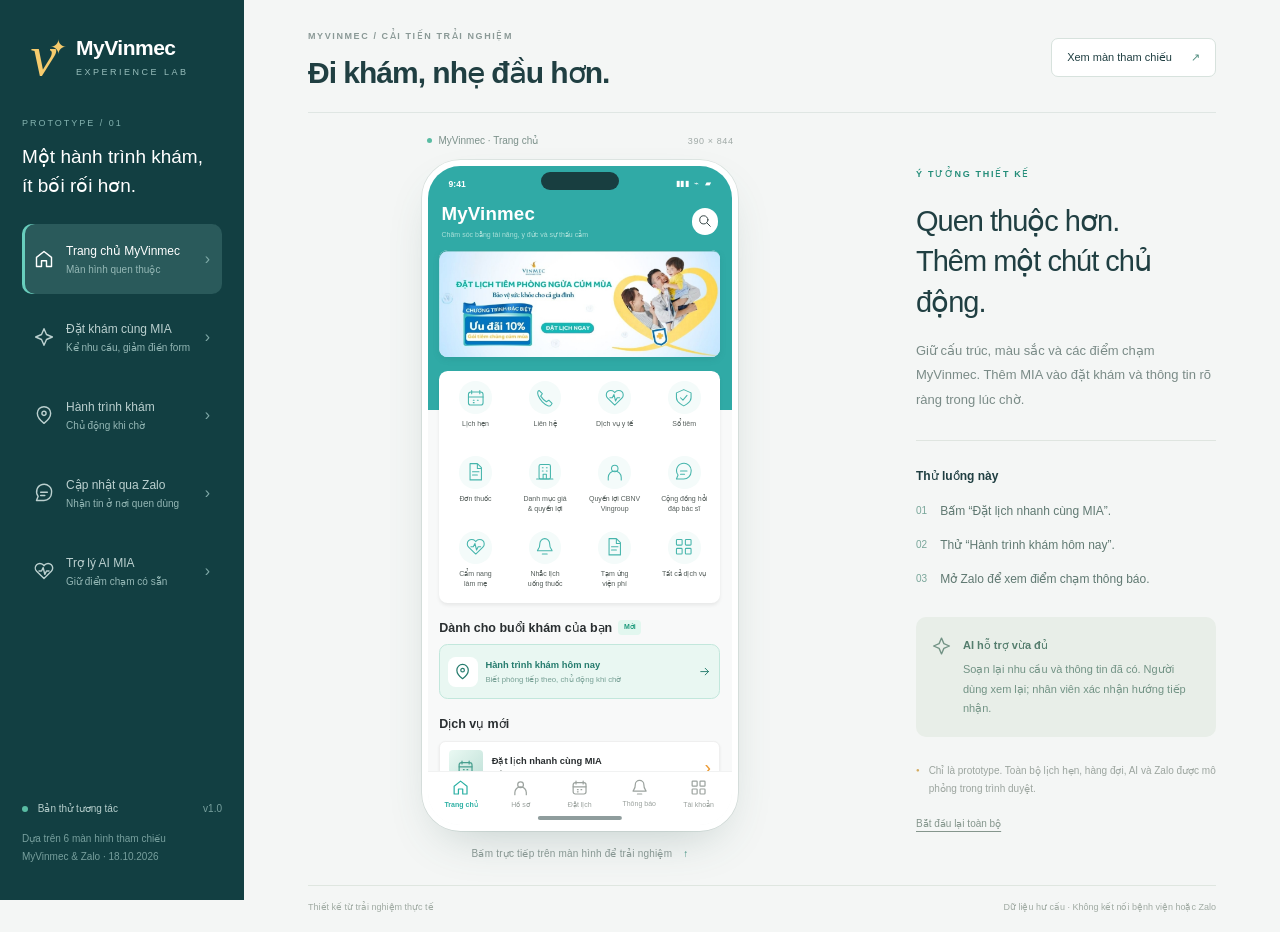
==== 05-prototype/prototype.html @ 3cbcc363 "Complete onboarding personas, journey maps and prototype" ====
<!doctype html>
<html lang="vi">
<head>
  <meta charset="UTF-8">
  <meta name="viewport" content="width=device-width, initial-scale=1">
  <meta name="theme-color" content="#32aaa7">
  <title>MyVinmec · Hành trình khám chủ động</title>
  <style>
:root{font-family:Arial,"Segoe UI",sans-serif;color:#203f42;background:#f4f6f5;font-synthesis:none;--teal:#30aaa6;--teal-dark:#177e7a;--ink:#203f42;--muted:#7b8a8c;--line:#e6eceb}
*{box-sizing:border-box}body{margin:0}button,input,textarea,select{font:inherit}button,a,input,textarea,select{-webkit-tap-highlight-color:transparent}button{cursor:pointer}button{border:0;background:none;color:inherit}button:disabled{opacity:.4;cursor:not-allowed}button:focus-visible,a:focus-visible{outline:3px solid #edb94e;outline-offset:3px}input:focus,textarea:focus,select:focus{outline:2px solid #30aaa6;outline-offset:2px}a{color:inherit}h1,h2,h3,p{margin:0}button .icon{flex-shrink:0}.icon{width:22px;height:22px;vertical-align:middle;flex-shrink:0}.sidebar{width:244px;background:#123f42;position:fixed;inset:0 auto 0 0;color:#fff;padding:34px 22px;display:flex;flex-direction:column;overflow:auto}.brand{display:flex;gap:12px;align-items:center;text-decoration:none;font-size:21px;font-weight:700;letter-spacing:-.5px}.brand small{display:block;font-size:9px;font-weight:400;letter-spacing:2.5px;color:#97bdbb;margin-top:7px}.brand-mark{width:42px;height:44px;display:inline-flex;align-items:center;justify-content:center;color:#f6cb6d;font:italic 58px Georgia;position:relative;line-height:1}.brand-mark span{font:20px Arial;position:absolute;right:-2px;top:1px}.rail-label{font-size:9px;letter-spacing:2px;color:#83b2af;margin-top:65px}.sidebar h2{font-size:19px;line-height:1.5;font-weight:500;margin:15px 0 32px}.sidebar nav{display:flex;gap:8px;flex-direction:column}.sidebar nav button{padding:14px 12px;text-align:left;display:flex;gap:12px;align-items:center;border-radius:10px;color:#bbd0cf;min-height:70px}.sidebar nav button.active{background:#2a5a5b;color:#fff;box-shadow:inset 3px 0 #68cebd}.sidebar nav button:hover{background:#285658}.sidebar nav button .icon{width:20px}.sidebar nav b{font-size:12px;line-height:1.4;font-weight:500;display:block}.sidebar nav small{font-size:10px;color:#94b7b5;display:block;margin-top:5px}.nav-arrow{margin-left:auto;color:#7fa9a7}.rail-bottom{margin-top:auto;padding-top:58px;color:#b6cecc;font-size:10px;line-height:1.8}.rail-bottom>span:last-of-type{float:right;color:#779f9d}.rail-bottom p{font-size:10px;margin-top:12px;color:#779f9d;line-height:1.8}.live-dot{display:inline-block;width:6px;height:6px;border-radius:50%;background:#59bca3;margin-right:7px;vertical-align:middle}.workspace{margin-left:244px;padding:35px 5vw 20px;min-height:100vh;max-width:1760px}.workspace-header{display:flex;justify-content:space-between;align-items:center;gap:20px;padding-bottom:32px;border-bottom:1px solid #dfe6e3}.eyebrow{font-size:9px;letter-spacing:1.6px;font-weight:700;color:#8a9996}h1{font-size:30px;letter-spacing:-1px;margin-top:12px;font-weight:600}.reference-button{font-size:11px;border:1px solid #d7e2dd;background:#fff;border-radius:7px;padding:12px 15px;white-space:nowrap}.reference-button span{margin-left:16px;color:#508d7f}.workspace-grid{display:grid;grid-template-columns:minmax(390px,1fr) 300px;gap:5vw;max-width:1010px;margin:30px auto 0;align-items:center}.preview-area{width:100%;max-width:410px;justify-self:center}.preview-label{font-size:10px;display:flex;align-items:center;color:#7c918b;margin:0 5px 14px}.preview-label .live-dot{width:5px;height:5px}.preview-size{margin-left:auto;font-size:9px;letter-spacing:.6px;color:#a0aaa7}.phone{width:406px;height:860px;border:8px solid #fff;border-radius:49px;overflow:hidden;position:relative;background:#fff;box-shadow:0 25px 65px -28px #3d625d55,0 0 0 1px #d9e1de;isolation:isolate}.phone-status{height:38px;background:#fff;display:flex;align-items:center;justify-content:space-between;padding:7px 27px 0;font-size:11px;color:#20373d;position:relative;z-index:2}.island{position:absolute;top:8px;left:50%;transform:translateX(-50%);width:100px;height:23px;border-radius:20px;background:#183e40}.phone-status>span{font-size:10px;letter-spacing:.5px}.phone:has(.home-screen) .phone-status{background:var(--teal);color:#fff}.phone.is-zalo .phone-status{background:linear-gradient(90deg,#2782fa,#04b8ec);color:#fff}.home-indicator{height:5px;width:108px;border-radius:8px;background:#213d3c;position:absolute;bottom:6px;left:50%;transform:translateX(-50%);opacity:.5;z-index:4;pointer-events:none}.app{height:calc(100% - 38px);overflow:hidden;color:#292e30;font-family:Arial,"Segoe UI",sans-serif;font-size:14px}.screen{height:100%;display:flex;flex-direction:column;background:#fff}.screen-scroll{overflow:auto;flex:1;min-height:0;scrollbar-width:none;overscroll-behavior:contain}.screen-scroll::-webkit-scrollbar{display:none}.padded{padding:20px}.app-header{display:flex;align-items:center;justify-content:space-between;min-height:59px;border-bottom:1px solid #f0f1f1;background:#fff;flex-shrink:0;padding:0 13px;gap:4px}.app-header h2{font-size:17px;text-align:center;font-weight:700;letter-spacing:-.3px}.header-space{width:36px}.icon-button{height:38px;min-width:36px;display:inline-flex;align-items:center;justify-content:center;border-radius:50%;padding:6px}.icon-button:hover{background:#00000008}.primary,.secondary,.danger-button{display:flex;align-items:center;justify-content:center;gap:10px;width:100%;padding:16px 14px;border-radius:10px;font-size:14px;font-weight:700;line-height:1.35}.primary{color:#fff;background:#30aaa6}.primary:hover{background:#248e8c}.primary .icon{width:18px;height:18px}.secondary{border:1px solid #c1dfd9;color:#178b85;background:#f3faf8;margin-top:10px}.danger-button{background:#c94040;color:#fff;margin-top:22px}.text-button{font-weight:600;color:#188f89;padding:9px 0;font-size:12px;display:inline-flex;gap:7px;align-items:center}.text-button .icon{height:16px;width:16px}.full{width:100%;justify-content:center}.app-footer{padding:12px 20px 23px;background:#fff;border-top:1px solid #edf1ef;flex-shrink:0}.app-footer .text-button{padding-bottom:0}.preview-hint{font-size:10px;color:#8b9995;text-align:center;margin-top:17px;letter-spacing:.2px}.preview-hint span{margin-left:8px;color:#398d7c}.context-panel{align-self:center;padding-bottom:35px}.concept-label{font-size:9px;font-weight:bold;letter-spacing:1.7px;color:#248d79}.context-panel h2{font-size:29px;line-height:1.4;letter-spacing:-1px;margin-top:20px;font-weight:500}.context-description{font-size:13px;line-height:1.85;margin-top:17px;color:#7a8b87}.context-divider{height:1px;background:#dfe5e0;margin:28px 0}.context-panel h3{font-size:12px;font-weight:600}.walkthrough{list-style:none;padding:0;margin:18px 0 27px;counter-reset:step}.walkthrough li{counter-increment:step;font-size:12px;color:#607972;line-height:1.7;display:flex;gap:13px;margin-bottom:14px;align-items:flex-start}.walkthrough li:before{content:counter(step,decimal-leading-zero);font-size:10px;color:#79a69a;line-height:2;flex-shrink:0}.design-note{display:flex;padding:18px 16px;background:#e8eee8;border-radius:10px;gap:12px;color:#729385}.design-note .icon{width:19px}.design-note b{font-size:11px;color:#547d6d}.design-note p{font-size:11px;line-height:1.8;margin-top:7px}.context-footnote{display:flex;gap:9px;color:#9ca59f;margin-top:25px}.context-footnote>span{font-size:6px;margin-top:5px;color:#d4ac62}.context-footnote p{font-size:10px;line-height:1.8}.reset-link{font-size:10px;text-decoration:underline;text-underline-offset:4px;color:#85968d;padding:20px 0 0}.simulation-box{padding:16px;background:#e8eee8;border:1px solid #dce5dc;border-radius:10px}.simulation-box p{font-size:11px;color:#668174;margin:10px 0}.simulation-button{width:100%;padding:10px 0;border-top:1px solid #d7e0d6;color:#597b6a;text-align:left;font-size:10px}.simulation-button:hover{text-decoration:underline}.workspace-footer{max-width:1010px;margin:26px auto 0;border-top:1px solid #dfe6e0;padding-top:16px;display:flex;justify-content:space-between;color:#a0aba3;font-size:9px;gap:12px}.muted{color:#7b8584;line-height:1.65;font-size:13px}.small{font-size:12px}.center{text-align:center}.teal{color:var(--teal-dark)}.large-title{font-size:24px;line-height:1.4;letter-spacing:-.5px;margin:12px 0 14px;color:#203f42}.tag{display:inline-flex;align-items:center;border-radius:5px;font-size:9px;font-weight:600;background:#e2f7ef;color:#1c9a7b;padding:4px 7px;vertical-align:middle;line-height:1.25;white-space:nowrap}.tag.neutral{background:#f1f3f2;color:#8a9390}.tag.amber{background:#fff3d7;color:#a47522;font-size:11px;padding:8px 12px;margin-top:14px}.notice{margin:16px 0;display:flex;gap:10px;background:#f4f7f5;border-radius:8px;padding:13px 12px;color:#74837c;font-size:11px;line-height:1.65}.notice>.icon{width:18px;height:18px;color:#73998b;margin-top:2px}.notice.success{background:#edf8f2;color:#388763}.input-note{font-size:10px;color:#9a9f9c;line-height:1.65;margin:11px 0 15px}.home-screen{background:#f8f9f9}.home-top{background:var(--teal);color:white;padding:10px 18px 14px;display:flex;align-items:center;justify-content:space-between}.home-top h2{font-size:24px;letter-spacing:.2px}.home-top p{font-size:9px;color:#a9e0d9;margin-top:6px}.round-white{width:34px;height:34px;background:white;color:#394848;border-radius:50%;display:flex;align-items:center;justify-content:center}.round-white .icon{width:18px;height:18px}.home-content{padding:0 15px 20px;background:linear-gradient(var(--teal) 0 205px,#f8f9f9 205px)}.promo{height:137px;position:relative;overflow:hidden;border-radius:11px;background:#e9faff;box-shadow:0 3px 8px #246f7530;margin-bottom:18px}.promo img{position:absolute;width:108%;left:-4%;top:-104px;max-width:none}.services-grid{background:#fff;display:grid;grid-template-columns:repeat(4,1fr);border-radius:11px;box-shadow:0 3px 5px #00000012;padding:7px 2px 12px;row-gap:10px}.service{padding:6px 1px;display:flex;flex-direction:column;align-items:center;gap:7px;min-width:0}.service>span{height:42px;width:42px;display:grid;place-items:center;background:#f4fbfa;border-radius:50%;color:#46b5ac}.service .icon{width:25px;height:25px;stroke-width:1.3}.service small{font-size:9px;line-height:1.4;color:#565f5c;min-height:25px}.home-content h3{font-size:16px;margin:22px 0 12px;font-weight:700;display:flex;gap:8px;align-items:center}.journey-entry{background:#e9f7f2;border:1px solid #c2e7dc;border-radius:11px;width:100%;padding:15px 10px;display:flex;align-items:center;gap:10px;text-align:left;color:#257b6d}.entry-icon{display:grid;place-items:center;width:38px;height:38px;flex-shrink:0;background:white;border-radius:10px}.journey-entry b{font-size:12px}.journey-entry p{font-size:10px;line-height:1.5;color:#77a095;margin-top:5px}.journey-entry>.icon{margin-left:auto;width:17px}.service-row{display:flex;align-items:center;gap:11px;text-align:left;background:white;width:100%;box-shadow:0 2px 4px #00000012;border:1px solid #efefef;border-radius:8px;padding:11px;margin-bottom:8px;min-height:63px}.row-art{display:grid;place-items:center;width:44px;height:44px;border-radius:5px;background:linear-gradient(135deg,#eaf9f3,#bddfd6);color:#489f8f}.row-art.blue{background:linear-gradient(135deg,#edf4ff,#bdd8ef);color:#6c9dbb}.service-row b{font-size:12px;line-height:1.4}.service-row p{font-size:10px;color:#a4aaa7;margin-top:5px}.service-row>span:last-child{margin-left:auto}.orange{color:#ec9a34;font-size:25px}.news-item{display:flex;gap:12px;font-size:12px;line-height:1.5}.news-art{display:grid;place-items:center;flex-shrink:0;width:83px;height:57px;background:#cce8e5;border-radius:7px;color:#fff}.news-art .icon{width:40px;height:40px}.news-item p{font-size:10px;color:#a4aaa8;margin-top:6px}.bottom-nav{display:flex;flex-shrink:0;justify-content:space-around;padding:9px 5px 20px;border-top:1px solid #f1f2f2;background:white}.bottom-nav button{font-size:9px;display:flex;flex-direction:column;align-items:center;gap:5px;min-width:58px;color:#9ba29e;padding:0 2px}.bottom-nav .icon{width:22px;height:22px}.bottom-nav button.selected{color:#2aafa3;font-weight:600}.segmented{display:flex;gap:5px;padding:4px;background:#f3f5f4;border-radius:10px;margin-bottom:24px}.segmented button{flex:1;font-size:11px;padding:10px 8px;border-radius:7px;color:#8c9691}.segmented button.active{background:white;color:#299d92;box-shadow:0 2px 5px #234c3920;font-weight:600}.step-label{font-size:9px;font-weight:bold;letter-spacing:1.4px;color:#39a69a;display:flex;justify-content:space-between;margin:6px 0 20px}.step-label span{color:#a0aaa4;font-size:9px;letter-spacing:0;font-weight:400}.section-title{font-size:17px;margin:0 0 15px}.people{display:flex;align-items:start;gap:24px;margin:17px 0 20px}.person{padding:0;display:flex;align-items:center;flex-direction:column;gap:5px;font-size:11px;position:relative}.person>span{width:52px;height:52px;background:#e7f1f9;border-radius:50%;color:#7c9da9;display:grid;place-items:center;position:relative;border:2px solid transparent}.person>span.mother{background:#f7eee8;color:#c6a184}.person .icon{width:30px;height:30px}.person.active>span{border-color:#29b5a3}.person i{width:18px;height:18px;position:absolute;right:-4px;top:-2px;background:#22bd9c;color:white;border-radius:50%;font-size:11px;font-style:normal;display:grid;place-items:center}.person b{font-weight:500}.person small{font-size:9px;color:#a0a6a3}.add-person>span{border:1px dashed #aacac0;color:#64a798;background:white}.add-person b{margin-top:1px;color:#83a095}.profile-summary{display:flex;align-items:center;gap:10px;padding:13px 12px;background:#f5f9f7;border-radius:8px;font-size:11px;color:#5d8374}.profile-summary>.icon{width:17px;height:17px}.profile-summary small{display:block;color:#99aaa0;font-size:9px;margin-top:5px}.mia-intro{display:flex;gap:10px;margin:27px 0 22px;align-items:flex-start}.ai-orb{width:33px;height:33px;display:grid;place-items:center;background:linear-gradient(135deg,#e4f9ef,#d8f0ed);color:#41b69f;border-radius:10px;flex-shrink:0}.ai-orb .icon{width:20px}.mia-intro b{font-size:13px;color:#32645b}.mia-intro p{font-size:11px;line-height:1.7;color:#8c9992;margin-top:6px}.field-label{display:block;font-size:12px;font-weight:600;margin:20px 0 10px;color:#475a52}.field-label .tag{float:right;font-weight:400}.required{color:#e96565;margin-left:2px}textarea,.text-input,select{width:100%;border:1px solid #e0e8e3;background:#fafcfb;border-radius:10px;padding:14px;font-size:13px;color:#394f43;line-height:1.6;resize:vertical;min-height:48px}textarea{min-height:107px;max-height:200px}textarea::placeholder,input::placeholder{color:#a6afaa}.suggestion-chips{display:flex;gap:7px;flex-wrap:wrap;margin:10px 0}.chip{border:1px solid #e3ebe7;background:#fff;border-radius:20px;color:#7e9488;padding:8px 10px;font-size:10px}.chip:hover{background:#f2faf6}.safety-link{font-size:10px;color:#9ca39e;text-align:center;margin-top:22px}.safety-link .text-button{font-size:10px;margin-left:3px}.danger-text{color:#bc5c53!important}.original-heading{border-left:4px solid #f3b737;padding-left:7px;font-size:18px;margin:25px 0 14px}.line-field{display:flex;align-items:center;gap:12px;border-bottom:1px solid #d1d7d2;margin:12px 0;padding:7px}.line-field .icon{width:20px;color:#555f57}.line-field input{width:100%;border:0;background:none;font-size:14px;padding:6px}.gender button{font-size:14px;padding:13px}.gender button.active{background:var(--teal);color:white}.checkbox{display:flex;align-items:flex-start;gap:9px;font-size:12px;line-height:1.6;color:#6c756e;margin:15px 0}.checkbox input{accent-color:var(--teal);width:17px;height:17px;margin:2px 0;flex-shrink:0}.filled-field{background:#f3f5f4;padding:17px 12px;border-radius:8px;font-size:12px;display:flex;align-items:center;gap:10px}.method-grid{display:flex;gap:6px}.method-grid button{width:33.33%;font-size:10px;line-height:1.3;padding:13px 6px;background:#f4f5f4;border-radius:8px;color:#959f97}.method-grid button.active{border:1px solid #9ed9cc;color:#36aa9c;background:#f3fcf9}.ai-heading{display:flex;align-items:center;gap:8px;color:#48a68e;font-size:10px;letter-spacing:.4px;font-weight:600}.ai-heading .icon{width:17px;height:17px}.info-card{border:1px solid #e4eae6;border-radius:10px;padding:16px;margin:18px 0;background:#fff}.card-title{display:flex;align-items:center;gap:7px;font-size:10px;color:#92a197;margin-bottom:12px}.card-title .icon{width:15px;height:15px}.card-title .text-button{padding:0;margin-left:auto;font-size:10px}.info-card>b{font-size:13px;line-height:1.6;color:#3c5b4e}.info-card p{font-size:11px;line-height:1.75;color:#8b9990;margin-top:7px}.info-card small{font-size:10px;color:#70a191;display:block;margin-top:9px}.info-card h3{font-size:14px;color:#415f50;line-height:1.5}.suggested-service{background:#f1f9f4;border-color:#d6e8dd}.suggested-service .card-title{color:#59a58b}.date-options{display:grid;grid-template-columns:repeat(3,1fr);gap:8px}.date-options>button{background:#f6f8f6;border:1px solid transparent;border-radius:9px;padding:12px 5px;display:flex;flex-direction:column;align-items:center;gap:7px;color:#9ca79e}.date-options button small{font-size:10px}.date-options button b{font-size:22px;font-weight:500}.date-options button span{font-size:10px}.date-options button.selected{border-color:#50b3a0;background:#edf9f3;color:#349e85}.other-date{grid-column:span 3;display:flex;gap:10px;align-items:center;font-size:10px;color:#8b9e92;padding:7px 0}.other-date input{margin-left:auto;border:1px solid #e2e9e4;color:#7a9284;border-radius:5px;padding:5px;background:#fff;font-size:11px}.time-options{display:flex;gap:10px}.time-options button{flex:1;padding:10px;border:1px solid #e8ece8;border-radius:7px;font-size:12px;color:#97a398}.time-options button.selected{background:#f1faf5;color:#3c9e84;border-color:#5db49e}.success-symbol{display:grid;place-items:center;width:68px;height:68px;border-radius:50%;background:#e9f7f0;color:#3eb79d;margin:14px auto 22px;box-shadow:0 0 0 12px #f6fbf7}.success-symbol .icon{width:32px;height:32px}.ticket{border:1px solid #e0e7df;border-radius:13px;padding:20px;margin:24px 0;background:linear-gradient(135deg,#fff,#f9fcf8)}.ticket-head{font-size:9px;color:#9faa9f;display:flex;justify-content:space-between;letter-spacing:1px}.ticket-head b{color:#7e9b88}.ticket h3{font-size:20px;margin:20px 0 15px}.ticket p{font-size:12px;line-height:1.6;margin-top:12px;color:#7c8f7f}.ticket p .icon{width:15px;height:15px;margin-right:7px}.ticket-divider{border-top:1px dashed #d5dfd2;margin:20px -20px 16px}.ticket small{font-size:9px;color:#98a995}.link-prompt,.zalo-inline{display:flex;align-items:center;gap:12px;margin:18px 0;text-align:left}.link-prompt b,.zalo-inline b{font-size:12px;font-weight:600}.link-prompt p,.zalo-inline p{font-size:10px;color:#92a195;margin-top:6px}.zalo-logo{display:inline-flex;flex-shrink:0;align-items:center;justify-content:center;width:39px;height:39px;color:#fff;border-radius:11px;background:linear-gradient(135deg,#1187ff,#00aff5);font-size:12px;font-weight:bold;letter-spacing:-1px}.zalo-logo.big{width:65px;height:65px;font-size:20px;border-radius:17px}.mia-screen{background:#f6f6f6}.mia-screen .app-header{background:#f6f6f6;border:0}.mia-screen .app-header .icon-button{background:white;box-shadow:0 2px 5px #00000008}.mia-screen .app-header h2{font-size:17px}.mia-art{width:115px;height:129px;overflow:hidden;position:relative;margin:8px auto 14px}.mia-art img{position:absolute;max-width:none;width:390px;left:-137px;top:-92px}.mia-greeting{text-align:center;font-size:23px;line-height:1.5;margin:15px 0 28px;color:#232724}.mia-grid{display:grid;grid-template-columns:1fr 1fr;gap:14px}.mia-tile{background:white;border-radius:19px;padding:21px 15px 19px;box-shadow:0 3px 5px #00000003;text-align:left;min-height:185px}.mia-tile-icon{display:grid;place-items:center;width:44px;height:44px;color:white;border-radius:50%;margin:0 0 20px 3px;box-shadow:0 0 10px currentColor}.mia-tile-icon.blue{background:#398cf8;color:#d4e7ff}.mia-tile-icon.coral{background:#ff5e6a;color:#ffe1e1}.mia-tile-icon.mint{background:#2bb9ac;color:#d1f5ed}.mia-tile-icon.orange{background:#ffa640;color:#ffe9d0}.mia-tile-icon .icon{color:white;width:24px;height:24px}.mia-tile>b{display:block;font-size:16px;line-height:1.4;color:#2f322e}.mia-tile>p{font-size:12px;color:#b0b3ad;line-height:1.6;margin-top:7px}.mia-composer{margin:12px 15px 24px;padding:15px;background:white;border:1px solid #eceeeb;border-radius:25px;color:#a3aaa1;flex-shrink:0}.composer-prompt{font-size:14px;color:#afb4ac;text-align:left;padding:0 0 15px;width:100%}.mia-composer>div{display:flex;gap:8px;align-items:center}.mia-composer .icon-button{background:#f0f1ef;width:35px;height:35px;color:#202620}.mia-composer .text-button{font-size:13px;color:#282e28;margin-left:7px}.mia-composer p{font-size:11px;text-align:center}.chat-bubble{padding:16px;border-radius:16px;line-height:1.7;font-size:13px;margin:15px 0}.chat-bubble.bot{background:#fff;border-bottom-left-radius:4px;max-width:90%;color:#67756a}.chat-bubble.user{background:#e6e8e6;margin-left:35px;border-bottom-right-radius:4px}.chat-choice{display:block;background:white;border:1px solid #dde5de;border-radius:10px;padding:13px 12px;font-size:12px;line-height:1.5;margin:10px 0;color:#5d8b72;width:100%;text-align:left}.emergency-card{border:1px solid #efb4b4;border-radius:17px;background:#fff4f4;padding:20px;margin:24px 0}.alert-icon{width:30px;height:30px;border-radius:50%;background:#f38340;color:#fff;display:grid;place-items:center;font-size:22px;font-weight:bold}.emergency-card h3{font-size:19px;color:#b63e3b;margin:15px 0;line-height:1.4}.emergency-card p{font-size:13px;line-height:1.8;color:#745c5a;margin:13px 0}.emergency-card strong{font-size:14px;line-height:1.7;display:block;color:#6e4342}.emergency-card .small{font-size:10px;color:#a48983}.emergency-number{font-size:36px;font-weight:bold;text-align:center;margin-top:15px;color:#b43d3d}.emergency-number small{display:block;font-size:9px;font-weight:400;line-height:1.6;margin-top:8px;color:#b28e86}.journey-date{font-size:9px;letter-spacing:.7px;color:#7fa18a;display:flex;justify-content:space-between;align-items:center}.journey-date span{font-size:9px;letter-spacing:0;color:#9eaa9e}.journey-screen .large-title{font-size:23px;margin:16px 0 23px;line-height:1.4}.progress-label{display:flex;justify-content:space-between;font-size:10px;color:#9aa598;margin-bottom:9px}.progress{height:5px;border-radius:5px;background:#e8eee7;overflow:hidden}.progress i{display:block;height:100%;background:#6cbba0;border-radius:5px}.update-line{font-size:9px;color:#9caa9c;margin:16px 0}.update-line .live-dot{width:5px;height:5px}.next-room{background:#174d4f;color:#fff;border-radius:14px;overflow:hidden;margin-bottom:17px;box-shadow:0 6px 12px #194e4b10}.next-room-top{display:flex;align-items:center;justify-content:space-between;padding:19px 19px 0;font-size:9px;letter-spacing:1.1px;color:#a9d7c9}.next-room-top .icon{width:19px;height:19px}.next-room h3{font-size:19px;padding:12px 19px 0;font-weight:500}.next-room>p{font-size:10px;padding:8px 19px 0;color:#a1c9be}.wait-time{display:flex;align-items:center;gap:11px;padding:20px 19px}.wait-time>b{font-size:40px;font-weight:500;letter-spacing:-1.5px}.wait-time>span{font-size:11px;color:#d6e7dd}.wait-time small{display:block;color:#96bcb0;font-size:9px;margin-top:7px}.room-bottom{padding:12px 19px;background:#ffffff08;font-size:9px;color:#b1cfc2;display:flex;align-items:center;gap:7px}.room-bottom .icon{width:13px;height:13px}.insight-card{display:flex;gap:11px;padding:16px 13px;background:#f0f8f0;border:1px solid #d5e9d9;border-radius:11px}.insight-icon{background:#e0f0df;width:30px;height:30px;display:grid;place-items:center;border-radius:9px;color:#6ea478;flex-shrink:0}.insight-icon .icon{height:18px;width:18px}.insight-card b{font-size:12px;color:#4f7d54}.insight-card p{font-size:11px;line-height:1.65;color:#8a9f85;margin-top:7px}.insight-card .text-button{font-size:11px;color:#4b9e6e;margin-top:4px;padding-bottom:0}.list-heading{font-size:14px;margin:25px 0 14px;display:flex;justify-content:space-between;align-items:center}.task-list{border:1px solid #e9eee6;border-radius:10px;padding:0 14px}.task{display:flex;gap:11px;align-items:center;padding:15px 0;border-bottom:1px solid #edf0e9}.task:last-child{border:0}.task-number{width:26px;height:26px;border-radius:50%;background:#f0f3ed;display:grid;place-items:center;color:#adb8a7;font-size:10px;flex-shrink:0}.task-number .icon{width:15px;height:15px}.task.done .task-number{background:#eaf5e9;color:#88b27e}.task.current .task-number{background:#359d8c;color:#fff}.task b{font-size:12px;font-weight:500;color:#6f8069}.task p{font-size:10px;color:#a6b09e;margin-top:6px}.task.current b{color:#2c7462;font-weight:600}.task.current p{color:#6faa90}.zalo-inline{padding:14px 0;width:100%;border-top:1px solid #e8eee5;border-bottom:1px solid #e8eee5}.zalo-inline>span:last-child{margin-left:auto;color:#8aa28a;font-size:18px}.zalo-inline .zalo-logo{width:32px;height:32px;border-radius:8px;font-size:10px}.warning-card{display:flex;gap:10px;border:1px solid #eeddb4;border-radius:10px;background:#fffbef;padding:14px;font-size:12px;color:#a18b50;margin:20px 0}.warning-card p{font-size:11px;line-height:1.7;margin-top:8px;color:#ad9b70}.warning-card .text-button{color:#9b8846}.route-comparison{display:flex;align-items:center;gap:7px;margin:25px 0}.route-comparison>div{padding:17px 12px;flex:1;border:1px solid #e7e9e1;border-radius:10px;background:#fbfbf7;min-width:0}.route-comparison>div.better{background:#f0f9ed;border-color:#bdddbd}.route-comparison>div>span{font-size:8px;letter-spacing:.5px;color:#a7ad97}.route-comparison b{font-size:12px;display:block;margin:13px 0 6px;color:#6f7e61}.route-comparison p{font-size:10px;color:#a4ac95}.route-comparison strong{display:block;font-size:25px;font-weight:500;color:#8f9c75;margin-top:18px;letter-spacing:-.5px}.route-comparison small{font-size:10px;font-weight:400}.route-comparison .better strong{color:#59a46d}.compare-arrow{color:#82a17e;flex-shrink:0}.compare-arrow .icon{width:17px}.simple-step{display:flex;align-items:flex-start;gap:13px;margin:15px 0}.simple-step>span{background:#eff5eb;border-radius:50%;font-size:10px;width:23px;height:23px;display:grid;place-items:center;flex-shrink:0;color:#85a37a}.simple-step p{font-size:11px;line-height:1.7;color:#91a086}.link-illustration{display:flex;align-items:center;justify-content:center;gap:25px;background:#f2f7ef;padding:35px 15px;border-radius:14px;margin:6px 0 24px;color:#aac4a3}.link-illustration .brand-mark{color:#3d9987}.notification-preview{display:flex;align-items:center;gap:9px;padding:16px 12px;background:#f5f6f1;border:1px solid #e8ece2;border-radius:12px;margin:25px 0}.notification-preview .zalo-logo{width:30px;height:30px;font-size:10px;border-radius:7px}.notification-preview b{font-size:10px;color:#637257}.notification-preview small{display:block;font-size:10px;line-height:1.6;color:#8d9980;margin-top:5px}.notification-preview>span:last-child{font-size:8px;align-self:flex-start;white-space:nowrap;color:#a3ad94;margin-top:1px}.consent{font-size:11px;line-height:1.75;margin:20px 0}.zalo-screen{background:#fff;font-family:Arial,sans-serif}.zalo-search{display:flex;align-items:center;gap:12px;padding:12px 15px;background:linear-gradient(90deg,#2782fa,#04b8ec);color:white;min-height:57px}.zalo-search>.icon{width:23px}.zalo-search input{width:100%;min-width:0;border:0;background:none;color:#fff;font-size:17px}.zalo-search input::placeholder{color:#9bd7ff}.zalo-search .icon-button{min-width:28px;width:28px;padding:0}.zalo-row{width:100%;display:flex;align-items:center;gap:12px;text-align:left;padding:18px 16px;background:#fff;position:relative;min-height:100px}.zalo-row:after{content:'';position:absolute;height:1px;background:#eff1f3;bottom:0;left:80px;right:0}.zalo-row:hover{background:#f7faff}.zalo-row>div{min-width:0;flex:1}.zalo-row b{font-size:14px;font-weight:500;line-height:1.45;display:block}.zalo-row p{font-size:12px;color:#9da5ad;white-space:nowrap;text-overflow:ellipsis;overflow:hidden;margin-top:7px}.zalo-row small{font-size:9px;color:#9fa7b0;align-self:flex-start;margin-top:4px;min-width:38px;text-align:right}.zalo-row em{font-style:normal;color:white;background:#ff6066;width:17px;height:17px;border-radius:50%;display:grid;place-items:center;margin:12px 0 0 auto}.zalo-row i{font-style:normal;font-size:10px;border-radius:50%;color:#fff;background:#e9b42a;width:12px;display:inline-grid;place-items:center}.avatar{display:inline-flex;align-items:center;justify-content:center;width:51px;height:51px;border-radius:50%;flex-shrink:0;color:#fff;position:relative;background:#72b3ef}.avatar.hospital{background:#28aaa9;font:italic 42px Georgia;color:#fff}.avatar.hospital>span{position:absolute;bottom:0;right:-2px;width:16px;height:16px;background:#e9b636;color:#fff;border:1px solid white;border-radius:50%;font:10px Arial;display:grid;place-items:center}.avatar.documents{background:linear-gradient(135deg,#91b3ff,#2778ee)}.avatar.woman{background:#d2ac9b}.avatar.group{background:#95b5a0}.avatar.blue{background:#a2b4cc}.avatar.green{background:#97b7bd}.zalo-bottom button.selected{color:#008fff}.oa-header{display:flex;align-items:center;gap:8px;background:linear-gradient(90deg,#2782fa,#04b8ec);padding:12px 10px;color:#fff;min-height:65px}.oa-header>div{flex:1}.oa-header b{font-size:14px;line-height:1.4;display:block}.oa-header small{font-size:11px;color:#a6dfff;display:block;margin-top:4px}.oa-header .icon-button{font-size:25px;min-width:28px;width:28px}.verified{font-size:10px;background:#eab532;border-radius:50%;padding:1px 3px}.oa-actions{display:flex;background:#fff}.oa-actions button{width:50%;justify-content:center;padding:15px 5px;color:#7f8a94;font-size:12px;border-right:1px solid #f2f3f4}.oa-content{background:#e4eaf1;padding:28px 17px 20px}.oa-profile{background:#fff;border-radius:17px;margin:35px 3px 20px;padding:35px 16px 0;position:relative;text-align:center}.oa-profile>.avatar{position:absolute;top:-30px;left:50%;transform:translateX(-50%);width:60px;height:60px;border:3px solid white}.oa-profile h3{font-size:17px;margin-top:10px;line-height:1.5}.oa-profile p{font-size:12px;color:#929aa3;margin-top:6px}.oa-profile>div{font-size:12px;line-height:1.7;padding:20px 3px;text-align:left;color:#828d96}.oa-profile .text-button{border-top:1px solid #edf0f3;color:#687b8c;font-size:12px;padding:15px;margin:0}.chat-timestamp{text-align:center;color:#9aa8b8;font-size:9px;margin:22px 0 15px}.oa-message{background:white;border-radius:12px;padding:20px 17px;max-width:310px;box-shadow:0 1px 2px #a4b1c522}.message-brand{font-size:8px;letter-spacing:.8px;color:#71a8b8}.oa-message h3{font-size:16px;line-height:1.5;margin:12px 0;color:#456075}.oa-message p{font-size:12px;line-height:1.7;color:#8b9aa6}.oa-message small{display:block;font-size:10px;color:#a7b4bd;line-height:1.6;margin:14px 0}.oa-message-button{padding:14px 0 0;display:flex;justify-content:space-between;align-items:center;color:#1685df;font-size:12px;border-top:1px solid #eff3f7;width:100%;margin-top:16px}.oa-message-button .icon{width:17px;height:17px}.zalo-composer{display:flex;align-items:center;gap:10px;background:#fff;padding:17px 14px 25px;color:#b3bbc4;font-size:10px;flex-shrink:0}.zalo-composer span{flex:1}.secure-screen{padding-top:50px}.secure-icon,.support-icon{display:inline-grid;place-items:center;width:64px;height:64px;border-radius:16px;background:#e9f4ea;color:#6ba97b;margin-bottom:17px}.secure-icon .icon,.support-icon .icon{width:32px;height:32px}.secure-screen .profile-summary{margin:30px 0}.empty-state{padding-top:80px;text-align:center;color:#90a293}.empty-state>.icon{width:55px;height:55px;margin:0 auto 22px;display:block;color:#84c0a9}.empty-state h3{font-size:20px;color:#44674f}.empty-state p{font-size:12px;line-height:1.8;margin:20px 0 28px}.complete-card{padding:25px 20px;background:#eff9ee;border-radius:12px;margin:20px 0;color:#5a9868}.complete-card>.icon{width:35px;height:35px;margin-bottom:14px}.complete-card h3{font-size:18px;line-height:1.5}.complete-card p{font-size:12px;line-height:1.7;margin-top:12px;color:#8ca387}.toast{position:fixed;bottom:25px;left:calc(50% + 100px);transform:translate(-50%,15px);opacity:0;pointer-events:none;background:#214e49;color:#fff;padding:15px 22px;border-radius:12px;box-shadow:0 5px 20px #153d3c25;z-index:50;font-size:12px;max-width:500px;line-height:1.6;transition:.2s}.toast.visible{opacity:1;transform:translate(-50%,0)}dialog{width:min(1100px,95vw);max-height:90vh;border:1px solid #dce5df;border-radius:18px;padding:30px;color:var(--ink);background:#f6f8f5}dialog::backdrop{background:#133c3c99;backdrop-filter:blur(6px)}.dialog-head{display:flex;align-items:center;justify-content:space-between;gap:20px;margin-bottom:15px}.dialog-head h2{font-size:24px;margin-top:9px;font-weight:500}.dialog-head .icon-button{font-size:28px;background:#fff}.reference-grid{display:grid;grid-template-columns:repeat(3,1fr);gap:20px;margin-top:25px}.reference-grid article{min-width:0;border:1px solid #dce5dc;background:white;border-radius:12px;padding:12px}.reference-grid h3{font-size:11px;margin:2px 0 12px}.reference-grid img{width:100%;height:310px;object-fit:cover;object-position:top;border-radius:6px}.reference-grid article .text-button{font-size:10px;margin-top:8px}.zalo-row[hidden]{display:none}
@media(min-width:651px) and (max-height:1000px){.phone{zoom:.78}.preview-area{max-width:317px}.workspace-grid{grid-template-columns:minmax(320px,1fr) 300px;margin-top:22px}.workspace-header{padding-bottom:22px}.workspace{padding-top:25px}.rail-label{margin-top:40px}.sidebar h2{margin-bottom:24px}.rail-bottom{padding-top:25px}.context-panel{padding-bottom:0}}
@media(min-width:651px) and (max-height:850px){.phone{zoom:.65}.preview-area{max-width:264px}.workspace-grid{margin-top:18px}.sidebar{padding-top:24px;padding-bottom:20px}.sidebar nav button{min-height:58px;padding-top:10px;padding-bottom:10px}.rail-label{margin-top:32px}.sidebar h2{font-size:17px;margin-bottom:22px}.rail-bottom{padding-top:24px}.context-panel h2{font-size:25px}.context-divider{margin:22px 0}.context-description{font-size:12px}.walkthrough{margin-bottom:20px}.context-footnote{margin-top:18px}.workspace-footer{margin-top:18px}}
@media(min-width:651px) and (max-height:730px){.phone{zoom:.65}.preview-area{max-width:264px}.workspace{padding-top:22px}.workspace-header{padding-bottom:18px}.workspace-header h1{font-size:25px}.preview-label{font-size:8px;margin-bottom:10px}.preview-size{display:none}.workspace-grid{margin-top:17px}.preview-hint{font-size:8px;margin-top:12px}.sidebar h2{font-size:15px;margin:13px 0 20px}.rail-label{margin-top:25px}.sidebar nav button{min-height:49px;padding:9px}.sidebar nav small{font-size:9px}.rail-bottom{padding-top:25px}.context-panel h2{font-size:23px;margin-top:14px}.context-description{font-size:11px;line-height:1.75;margin-top:13px}.context-divider{margin:18px 0}.walkthrough{margin:13px 0 17px}.walkthrough li{font-size:10px;margin-bottom:10px}.design-note{padding:13px}.design-note p{font-size:10px;line-height:1.65}.context-footnote{margin-top:17px}.context-footnote p{font-size:9px}.workspace-footer{margin-top:16px;padding-top:12px}.reset-link{padding-top:12px}.simulation-box{padding:13px}}
@media(min-width:1500px){.workspace{padding-left:7vw;padding-right:7vw}.workspace-grid{gap:90px}.context-panel{width:300px}}
@media(max-width:1180px){.sidebar{width:205px;padding:28px 16px}.brand{font-size:18px}.sidebar h2{font-size:17px}.workspace{margin-left:205px;padding:30px 30px 18px}.workspace-grid{gap:28px;grid-template-columns:406px minmax(190px,1fr)}.context-panel h2{font-size:24px}.workspace-header h1{font-size:26px}.sidebar nav b{font-size:11px}.sidebar nav small{font-size:9px}.sidebar nav button{padding:13px 9px;gap:9px}.reference-button{font-size:10px}}
@media(max-width:1000px){.sidebar{width:180px;padding:26px 13px}.brand{font-size:17px;gap:7px}.brand-mark{width:32px;font-size:46px}.brand small{font-size:7px}.sidebar h2{font-size:15px}.sidebar nav button{gap:7px}.sidebar nav .icon{width:17px}.sidebar nav small{display:none}.sidebar nav b{font-size:10px}.sidebar nav button{min-height:53px}.workspace{margin-left:180px;padding:26px 22px}.workspace-grid{grid-template-columns:minmax(390px,1fr);max-width:650px;gap:30px}.context-panel{display:none}.workspace-header h1{font-size:25px}.reference-button{font-size:9px;padding:10px}.workspace-footer{font-size:8px}.rail-label{margin-top:40px}}
@media(max-width:650px){.sidebar{position:static;width:100%;padding:15px 16px;display:block;background:#164547}.brand{font-size:18px}.brand small{font-size:7px;margin-top:4px}.brand-mark{height:34px}.rail-label,.sidebar h2,.rail-bottom{display:none}.sidebar nav{display:flex;flex-direction:row;overflow:auto;margin:15px -6px -4px;gap:6px;scrollbar-width:none}.sidebar nav button{min-height:39px;white-space:nowrap;padding:9px 10px;gap:6px}.sidebar nav button.active{box-shadow:none;background:#2b6060}.sidebar nav .icon{width:15px;height:15px}.sidebar nav b{font-size:10px}.nav-arrow{display:none}.workspace{margin:0;padding:20px 12px}.workspace-header{padding:0 5px 20px;gap:8px}.workspace-header .eyebrow{font-size:7px;letter-spacing:1px}.workspace-header h1{font-size:22px;margin-top:9px}.reference-button{padding:9px;font-size:8px}.reference-button span{margin-left:3px}.workspace-grid{display:block;margin:20px auto 0;max-width:406px}.preview-area{max-width:100%;margin:auto}.phone{width:100%;height:860px}.preview-label{font-size:9px}.workspace-footer{display:block;text-align:center;line-height:1.8}.workspace-footer span{display:block}.toast{left:50%;width:90%;bottom:20px}.reference-grid{grid-template-columns:repeat(2,1fr);gap:12px}dialog{padding:20px}.reference-grid img{height:250px}.dialog-head h2{font-size:20px}.dialog-head .eyebrow{font-size:7px}}
@media(max-width:400px){.workspace{padding:18px 6px}.phone{border-width:5px;border-radius:38px;height:830px}.app{font-size:13px}.padded{padding:17px}.app-header h2{font-size:16px}.app-header{padding:0 9px}.home-content{padding-left:12px;padding-right:12px}.service small{font-size:8px}.promo{height:128px}.promo img{top:-99px}.mia-grid{gap:10px}.mia-tile{padding:18px 13px}.mia-tile>b{font-size:15px}.mia-tile p{font-size:11px}.workspace-header h1{font-size:20px}.large-title{font-size:22px}.journey-date{font-size:8px}}
@media(prefers-reduced-motion:reduce){*{scroll-behavior:auto!important;transition:none!important}}

.hospital-options{display:flex;flex-direction:column;gap:8px}.hospital-options button{display:flex;align-items:center;gap:9px;padding:13px 10px;border:1px solid #e4ebe4;border-radius:8px;text-align:left;font-size:11px;color:#9aa796}.hospital-options button.selected{background:#eff9f1;border-color:#69b99f;color:#439b7d}.hospital-options .icon{width:16px;height:16px}.hospital-options button .icon:last-child{margin-left:auto}

.reference-image{padding:0;display:block;width:100%;cursor:zoom-in}.reference-grid article.expanded{grid-column:1/-1}.reference-grid article.expanded .reference-image{cursor:zoom-out}.reference-grid article.expanded img{height:auto;max-width:540px;display:block;margin:auto}

</style>
</head>
<body>
  <aside class="sidebar">
    <a class="brand" href="#home"><span class="brand-mark">v<span>✦</span></span><div>MyVinmec<small>EXPERIENCE LAB</small></div></a>
    <div class="rail-label">PROTOTYPE / 01</div>
    <h2>Một hành trình khám,<br>ít bối rối hơn.</h2>
    <nav id="scenario-nav" aria-label="Các luồng prototype"></nav>
    <div class="rail-bottom"><span class="live-dot"></span> Bản thử tương tác <span>v1.0</span><p>Dựa trên 6 màn hình tham chiếu<br>MyVinmec & Zalo · 18.10.2026</p></div>
  </aside>
  <main class="workspace">
    <header class="workspace-header"><div><span class="eyebrow">MYVINMEC / CẢI TIẾN TRẢI NGHIỆM</span><h1>Đi khám, nhẹ đầu hơn.</h1></div><button class="reference-button" id="open-references">Xem màn tham chiếu <span>↗</span></button></header>
    <div class="workspace-grid">
      <section class="preview-area" aria-label="Điện thoại mô phỏng">
        <div class="preview-label"><span class="live-dot"></span><span id="screen-caption">MyVinmec · Trang chủ</span><span class="preview-size">390 × 844</span></div>
        <div class="phone"><div class="phone-status"><b>9:41</b><div class="island"></div><span>▮▮▮ &nbsp;⌁ &nbsp;▰</span></div><div id="app" class="app"></div><div class="home-indicator"></div></div>
        <p class="preview-hint">Bấm trực tiếp trên màn hình để trải nghiệm <span>↑</span></p>
      </section>
      <aside class="context-panel" id="context-panel"></aside>
    </div>
    <footer class="workspace-footer"><span>Thiết kế từ trải nghiệm thực tế</span><span>Dữ liệu hư cấu · Không kết nối bệnh viện hoặc Zalo</span></footer>
  </main>
  <dialog id="references"><div class="dialog-head"><div><span class="eyebrow">THIẾT KẾ TỪ MÀN HÌNH BẠN CUNG CẤP</span><h2>6 màn hình tham chiếu</h2></div><button class="icon-button" id="close-references" aria-label="Đóng màn tham chiếu">×</button></div><p class="muted">Ảnh gốc chỉ để đối chiếu thiết kế. Các luồng tương tác dùng thông tin hư cấu.</p><div class="reference-grid" id="reference-grid"></div></dialog>
  <div id="toast" class="toast" role="status" aria-live="polite"></div>
  <script>
(() => {
const embeddedAssets = {"canh-bao.jpg":"[data-uri]","dat-lich.jpg":"[data-uri]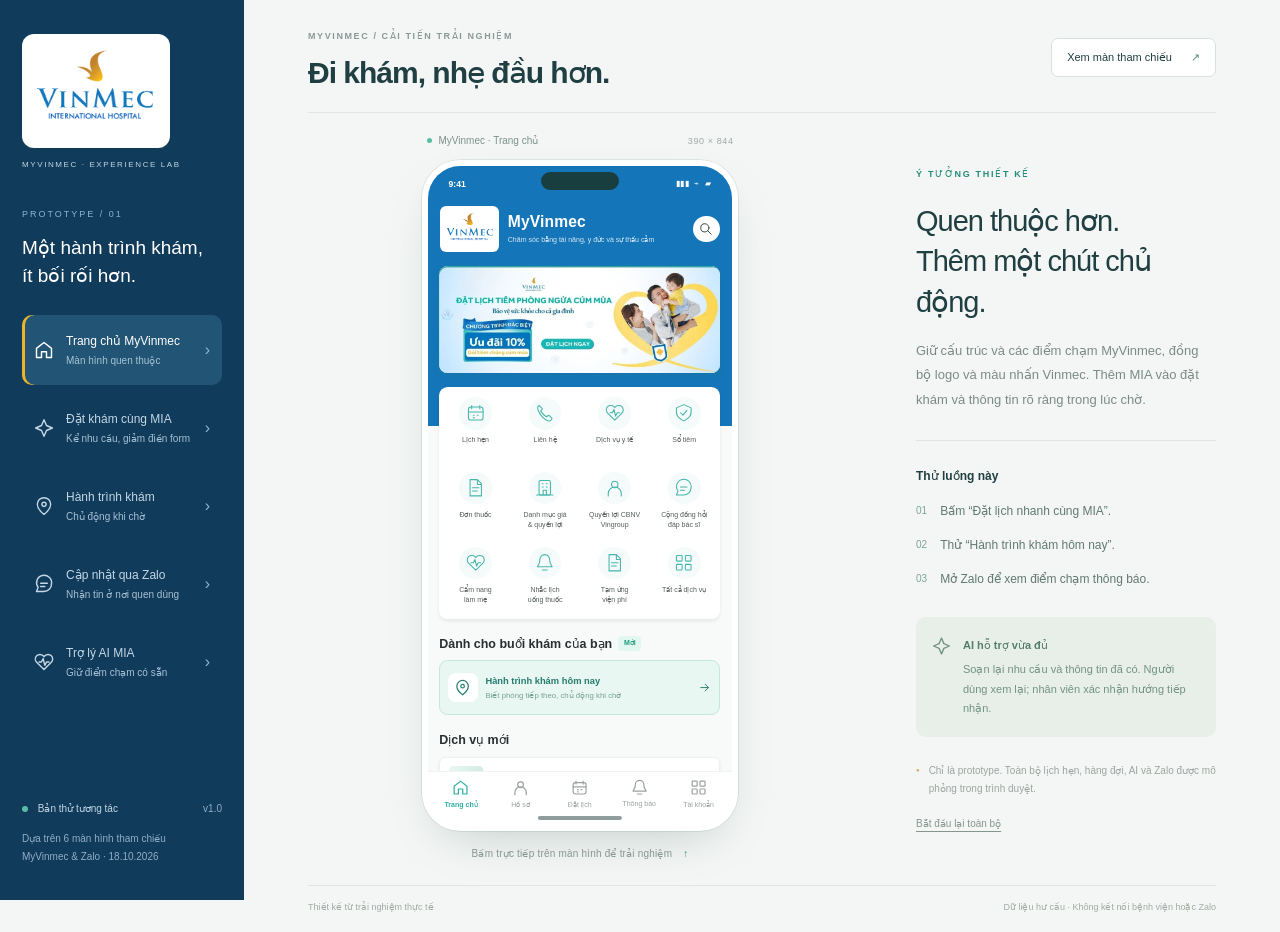
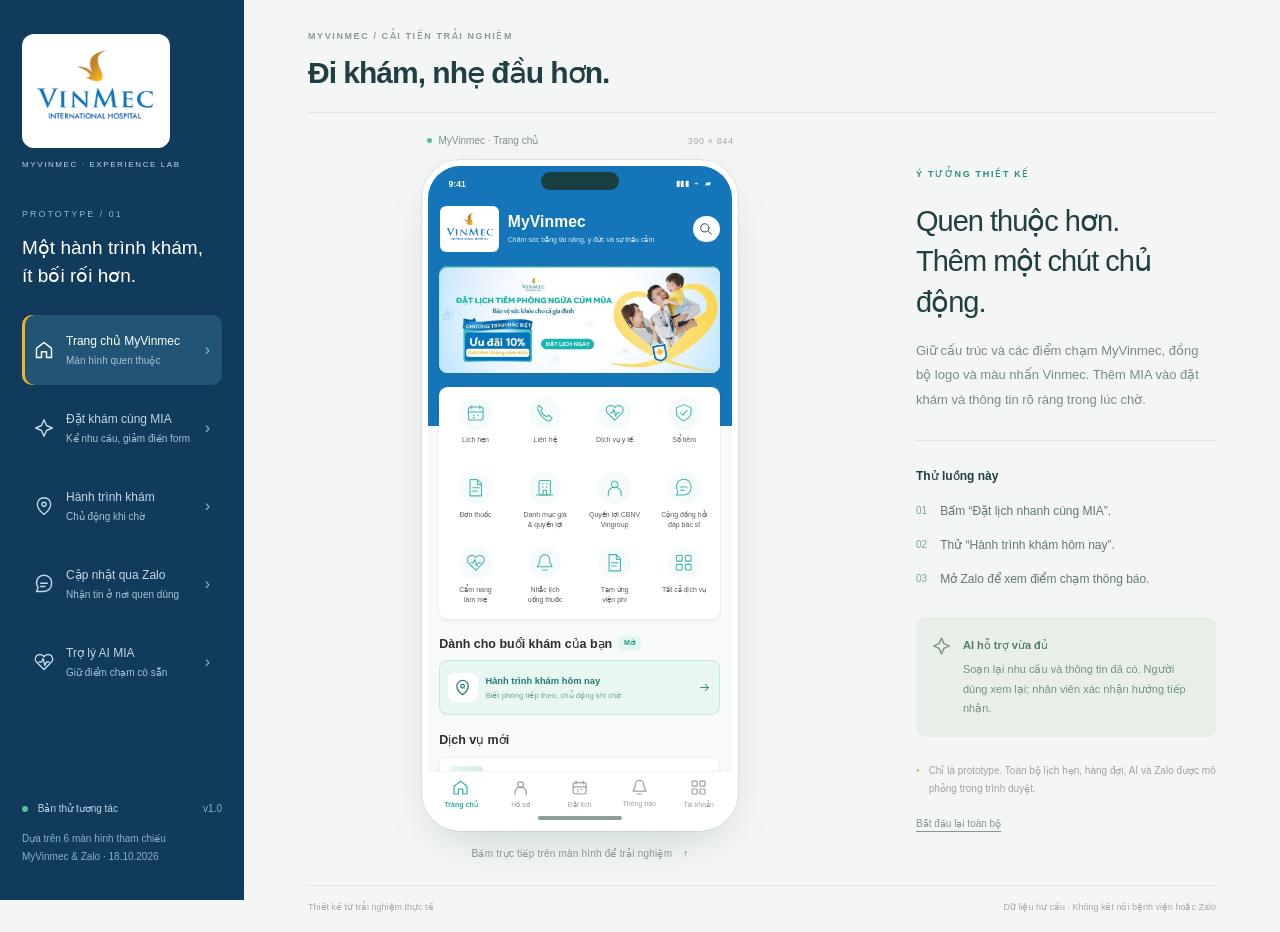
